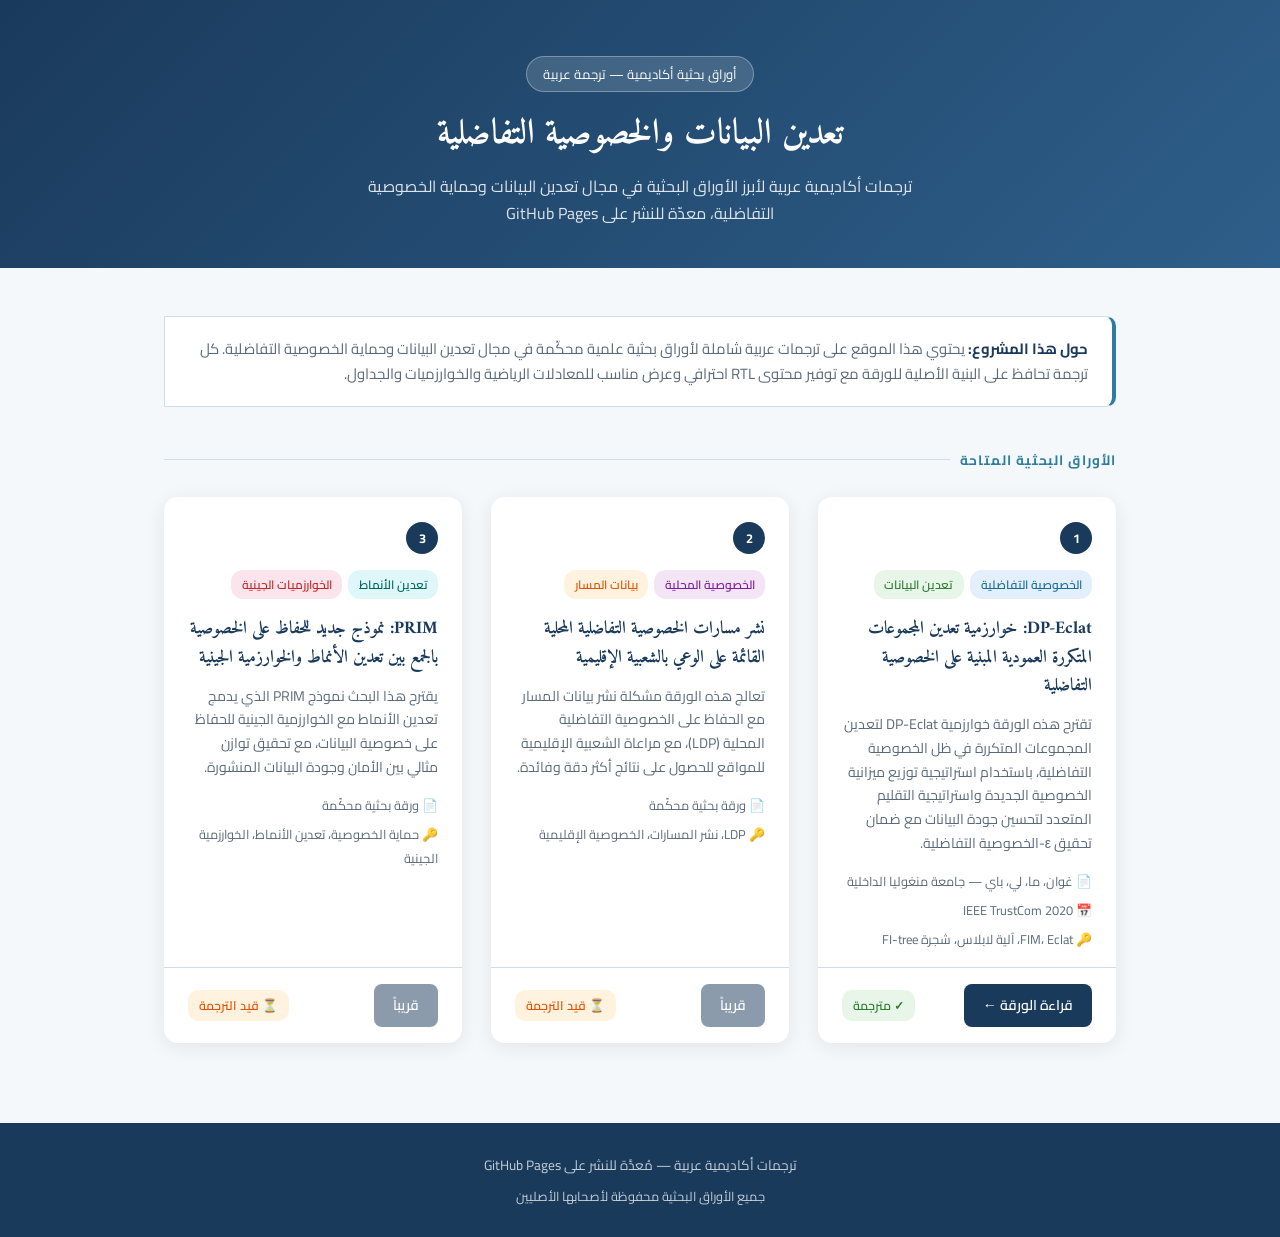
==== index.html @ 5a1d3ae5 "Add Arabic HTML translations for DP-Eclat paper (Paper 1) - index.html: main landing page for all 3 " ====
<!DOCTYPE html>
<html lang="ar" dir="rtl">
<head>
  <meta charset="UTF-8" />
  <meta name="viewport" content="width=device-width, initial-scale=1.0" />
  <title>الأوراق البحثية — تعدين البيانات والخصوصية التفاضلية</title>
  <link rel="preconnect" href="https://fonts.googleapis.com" />
  <link rel="preconnect" href="https://fonts.gstatic.com" crossorigin />
  <link href="https://fonts.googleapis.com/css2?family=Amiri:wght@400;700&family=Cairo:wght@300;400;600;700&display=swap" rel="stylesheet" />
  <style>
    *, *::before, *::after { box-sizing: border-box; margin: 0; padding: 0; }

    :root {
      --primary: #1a3a5c;
      --accent: #2e7d9f;
      --light: #f5f8fb;
      --border: #d0dce8;
      --text: #1e1e2e;
      --muted: #5a6a7a;
      --card-shadow: 0 4px 20px rgba(0,0,0,.08);
    }

    body {
      direction: rtl;
      text-align: right;
      font-family: 'Cairo', 'Arial', sans-serif;
      color: var(--text);
      background: var(--light);
      min-height: 100vh;
    }

    /* ── Header ── */
    header {
      background: linear-gradient(135deg, #1a3a5c 0%, #2e5f8a 100%);
      color: white;
      padding: 3.5rem 2rem 2.5rem;
      text-align: center;
    }

    header h1 {
      font-family: 'Amiri', serif;
      font-size: 2.2rem;
      font-weight: 700;
      line-height: 1.5;
      margin-bottom: .8rem;
    }

    header p {
      font-size: 1rem;
      opacity: .85;
      max-width: 600px;
      margin: 0 auto;
      line-height: 1.7;
    }

    header .badge {
      display: inline-block;
      background: rgba(255,255,255,.15);
      border: 1px solid rgba(255,255,255,.3);
      border-radius: 20px;
      padding: .3rem 1rem;
      font-size: .82rem;
      margin-bottom: 1rem;
    }

    /* ── Main ── */
    main {
      max-width: 1000px;
      margin: 0 auto;
      padding: 3rem 1.5rem;
    }

    .section-label {
      font-size: .85rem;
      font-weight: 700;
      color: var(--accent);
      text-transform: uppercase;
      letter-spacing: .08em;
      margin-bottom: 1.5rem;
      display: flex;
      align-items: center;
      gap: .6rem;
    }

    .section-label::after {
      content: '';
      flex: 1;
      height: 1px;
      background: var(--border);
    }

    /* ── Cards ── */
    .papers-grid {
      display: grid;
      grid-template-columns: repeat(auto-fill, minmax(290px, 1fr));
      gap: 1.8rem;
    }

    .paper-card {
      background: white;
      border-radius: 14px;
      box-shadow: var(--card-shadow);
      overflow: hidden;
      transition: transform .2s, box-shadow .2s;
      display: flex;
      flex-direction: column;
    }

    .paper-card:hover {
      transform: translateY(-4px);
      box-shadow: 0 8px 30px rgba(0,0,0,.13);
    }

    .card-top {
      padding: 1.6rem 1.5rem 1rem;
      flex: 1;
    }

    .card-number {
      display: inline-flex;
      align-items: center;
      justify-content: center;
      width: 2rem;
      height: 2rem;
      background: var(--primary);
      color: white;
      border-radius: 50%;
      font-size: .8rem;
      font-weight: 700;
      margin-bottom: 1rem;
    }

    .card-badges {
      display: flex;
      flex-wrap: wrap;
      gap: .4rem;
      margin-bottom: 1rem;
    }

    .badge-tag {
      font-size: .75rem;
      padding: .2rem .65rem;
      border-radius: 12px;
      font-weight: 600;
    }

    .tag-dp { background: #e3f0fb; color: #1a6aa0; }
    .tag-mining { background: #e8f5e9; color: #2e7d32; }
    .tag-privacy { background: #f3e5f5; color: #7b1fa2; }
    .tag-trajectory { background: #fff3e0; color: #e65100; }
    .tag-genetic { background: #fce4ec; color: #c62828; }
    .tag-pattern { background: #e0f7fa; color: #00695c; }

    .card-title {
      font-family: 'Amiri', serif;
      font-size: 1.1rem;
      font-weight: 700;
      line-height: 1.6;
      color: var(--primary);
      margin-bottom: .8rem;
    }

    .card-abstract {
      font-size: .88rem;
      color: var(--muted);
      line-height: 1.7;
      margin-bottom: .8rem;
    }

    .card-meta {
      font-size: .8rem;
      color: var(--muted);
      display: flex;
      flex-direction: column;
      gap: .3rem;
      margin-top: .5rem;
    }

    .card-meta span {
      display: flex;
      align-items: center;
      gap: .4rem;
    }

    .card-bottom {
      padding: 1rem 1.5rem;
      border-top: 1px solid var(--border);
      display: flex;
      align-items: center;
      justify-content: space-between;
      gap: 1rem;
    }

    .btn-read {
      display: inline-flex;
      align-items: center;
      gap: .4rem;
      background: var(--primary);
      color: white;
      text-decoration: none;
      padding: .55rem 1.2rem;
      border-radius: 8px;
      font-size: .88rem;
      font-weight: 600;
      transition: background .2s;
    }

    .btn-read:hover { background: var(--accent); }

    .status-badge {
      font-size: .78rem;
      padding: .25rem .7rem;
      border-radius: 10px;
      font-weight: 600;
    }

    .status-done { background: #e8f5e9; color: #2e7d32; }
    .status-soon { background: #fff3e0; color: #e65100; }

    /* ── Info banner ── */
    .info-banner {
      background: white;
      border: 1px solid var(--border);
      border-right: 4px solid var(--accent);
      border-radius: 0 10px 10px 0;
      padding: 1.2rem 1.5rem;
      margin-bottom: 2.5rem;
      font-size: .93rem;
      color: var(--muted);
      line-height: 1.7;
    }

    .info-banner strong { color: var(--primary); }

    /* ── Footer ── */
    footer {
      background: var(--primary);
      color: rgba(255,255,255,.75);
      text-align: center;
      padding: 1.8rem;
      font-size: .85rem;
      margin-top: 2rem;
    }

    /* ── Responsive ── */
    @media (max-width: 600px) {
      header h1 { font-size: 1.5rem; }
      main { padding: 2rem 1rem; }
      .papers-grid { grid-template-columns: 1fr; }
    }
  </style>
</head>
<body>

<header>
  <div class="badge">أوراق بحثية أكاديمية — ترجمة عربية</div>
  <h1>تعدين البيانات والخصوصية التفاضلية</h1>
  <p>ترجمات أكاديمية عربية لأبرز الأوراق البحثية في مجال تعدين البيانات وحماية الخصوصية التفاضلية، معدّة للنشر على GitHub Pages</p>
</header>

<main>

  <div class="info-banner">
    <strong>حول هذا المشروع:</strong> يحتوي هذا الموقع على ترجمات عربية شاملة لأوراق بحثية علمية محكّمة في مجال تعدين البيانات وحماية الخصوصية التفاضلية. كل ترجمة تحافظ على البنية الأصلية للورقة مع توفير محتوى RTL احترافي وعرض مناسب للمعادلات الرياضية والخوارزميات والجداول.
  </div>

  <div class="section-label">الأوراق البحثية المتاحة</div>

  <div class="papers-grid">

    <!-- Paper 1: DP-Eclat -->
    <div class="paper-card">
      <div class="card-top">
        <div class="card-number">1</div>
        <div class="card-badges">
          <span class="badge-tag tag-dp">الخصوصية التفاضلية</span>
          <span class="badge-tag tag-mining">تعدين البيانات</span>
        </div>
        <div class="card-title">
          DP-Eclat: خوارزمية تعدين المجموعات المتكررة العمودية المبنية على الخصوصية التفاضلية
        </div>
        <div class="card-abstract">
          تقترح هذه الورقة خوارزمية DP-Eclat لتعدين المجموعات المتكررة في ظل الخصوصية التفاضلية،
          باستخدام استراتيجية توزيع ميزانية الخصوصية الجديدة واستراتيجية التقليم المتعدد لتحسين
          جودة البيانات مع ضمان تحقيق ε-الخصوصية التفاضلية.
        </div>
        <div class="card-meta">
          <span>📄 غوان، ما، لي، باي — جامعة منغوليا الداخلية</span>
          <span>📅 IEEE TrustCom 2020</span>
          <span>🔑 FIM، Eclat، آلية لابلاس، شجرة FI-tree</span>
        </div>
      </div>
      <div class="card-bottom">
        <a href="paper-1-dp-eclat/index.html" class="btn-read">قراءة الورقة ←</a>
        <span class="status-badge status-done">✓ مترجمة</span>
      </div>
    </div>

    <!-- Paper 2: LDP Trajectory -->
    <div class="paper-card">
      <div class="card-top">
        <div class="card-number">2</div>
        <div class="card-badges">
          <span class="badge-tag tag-privacy">الخصوصية المحلية</span>
          <span class="badge-tag tag-trajectory">بيانات المسار</span>
        </div>
        <div class="card-title">
          نشر مسارات الخصوصية التفاضلية المحلية القائمة على الوعي بالشعبية الإقليمية
        </div>
        <div class="card-abstract">
          تعالج هذه الورقة مشكلة نشر بيانات المسار مع الحفاظ على الخصوصية التفاضلية المحلية (LDP)،
          مع مراعاة الشعبية الإقليمية للمواقع للحصول على نتائج أكثر دقة وفائدة.
        </div>
        <div class="card-meta">
          <span>📄 ورقة بحثية محكّمة</span>
          <span>🔑 LDP، نشر المسارات، الخصوصية الإقليمية</span>
        </div>
      </div>
      <div class="card-bottom">
        <span class="btn-read" style="opacity:.5;cursor:not-allowed;">قريباً</span>
        <span class="status-badge status-soon">⏳ قيد الترجمة</span>
      </div>
    </div>

    <!-- Paper 3: PRIM -->
    <div class="paper-card">
      <div class="card-top">
        <div class="card-number">3</div>
        <div class="card-badges">
          <span class="badge-tag tag-pattern">تعدين الأنماط</span>
          <span class="badge-tag tag-genetic">الخوارزميات الجينية</span>
        </div>
        <div class="card-title">
          PRIM: نموذج جديد للحفاظ على الخصوصية بالجمع بين تعدين الأنماط والخوارزمية الجينية
        </div>
        <div class="card-abstract">
          يقترح هذا البحث نموذج PRIM الذي يدمج تعدين الأنماط مع الخوارزمية الجينية للحفاظ على
          خصوصية البيانات، مع تحقيق توازن مثالي بين الأمان وجودة البيانات المنشورة.
        </div>
        <div class="card-meta">
          <span>📄 ورقة بحثية محكّمة</span>
          <span>🔑 حماية الخصوصية، تعدين الأنماط، الخوارزمية الجينية</span>
        </div>
      </div>
      <div class="card-bottom">
        <span class="btn-read" style="opacity:.5;cursor:not-allowed;">قريباً</span>
        <span class="status-badge status-soon">⏳ قيد الترجمة</span>
      </div>
    </div>

  </div>

</main>

<footer>
  <p>ترجمات أكاديمية عربية — مُعدَّة للنشر على GitHub Pages</p>
  <p style="margin-top:.4rem; font-size:.8rem;">جميع الأوراق البحثية محفوظة لأصحابها الأصليين</p>
</footer>

</body>
</html>
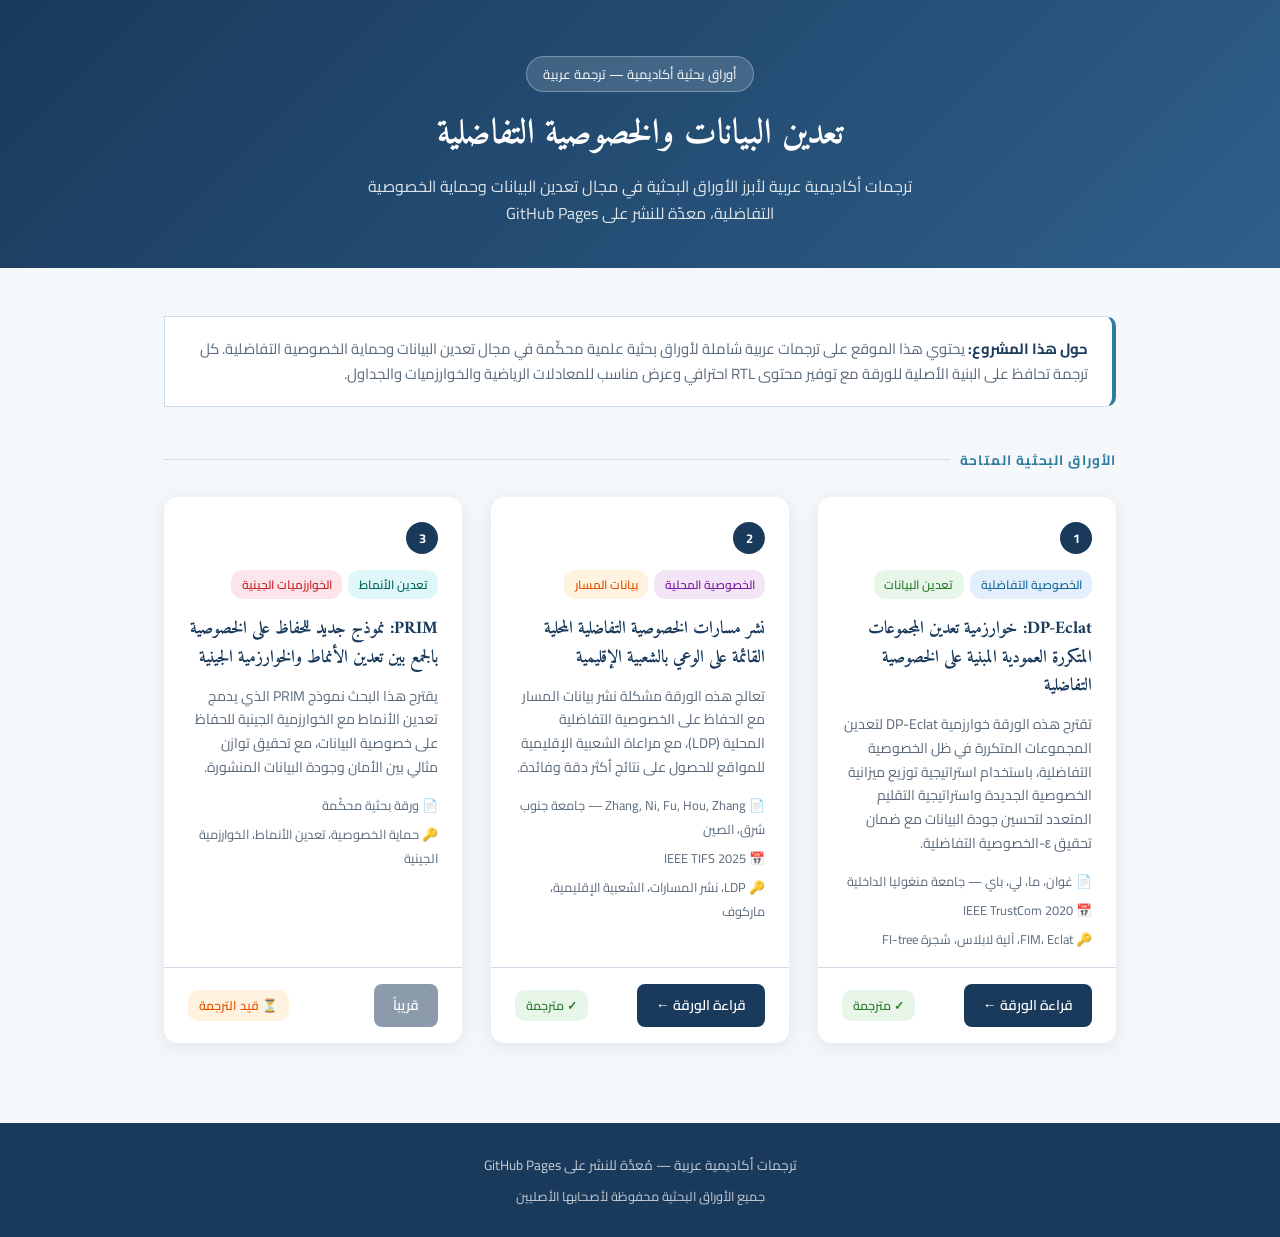
==== commit e76e1a7b: "Update index: mark Paper 2 (LDPTP) as translated with link Co-Authored-By: Claude Sonnet 4.6 <norepl" ====
--- a/index.html
+++ b/index.html
@@ -312,13 +312,14 @@
           مع مراعاة الشعبية الإقليمية للمواقع للحصول على نتائج أكثر دقة وفائدة.
         </div>
         <div class="card-meta">
-          <span>📄 ورقة بحثية محكّمة</span>
-          <span>🔑 LDP، نشر المسارات، الخصوصية الإقليمية</span>
+          <span>📄 Zhang, Ni, Fu, Hou, Zhang — جامعة جنوب شرق، الصين</span>
+          <span>📅 IEEE TIFS 2025</span>
+          <span>🔑 LDP، نشر المسارات، الشعبية الإقليمية، ماركوف</span>
         </div>
       </div>
       <div class="card-bottom">
-        <span class="btn-read" style="opacity:.5;cursor:not-allowed;">قريباً</span>
-        <span class="status-badge status-soon">⏳ قيد الترجمة</span>
+        <a href="paper-2-ldp-trajectory/index.html" class="btn-read">قراءة الورقة ←</a>
+        <span class="status-badge status-done">✓ مترجمة</span>
       </div>
     </div>
 
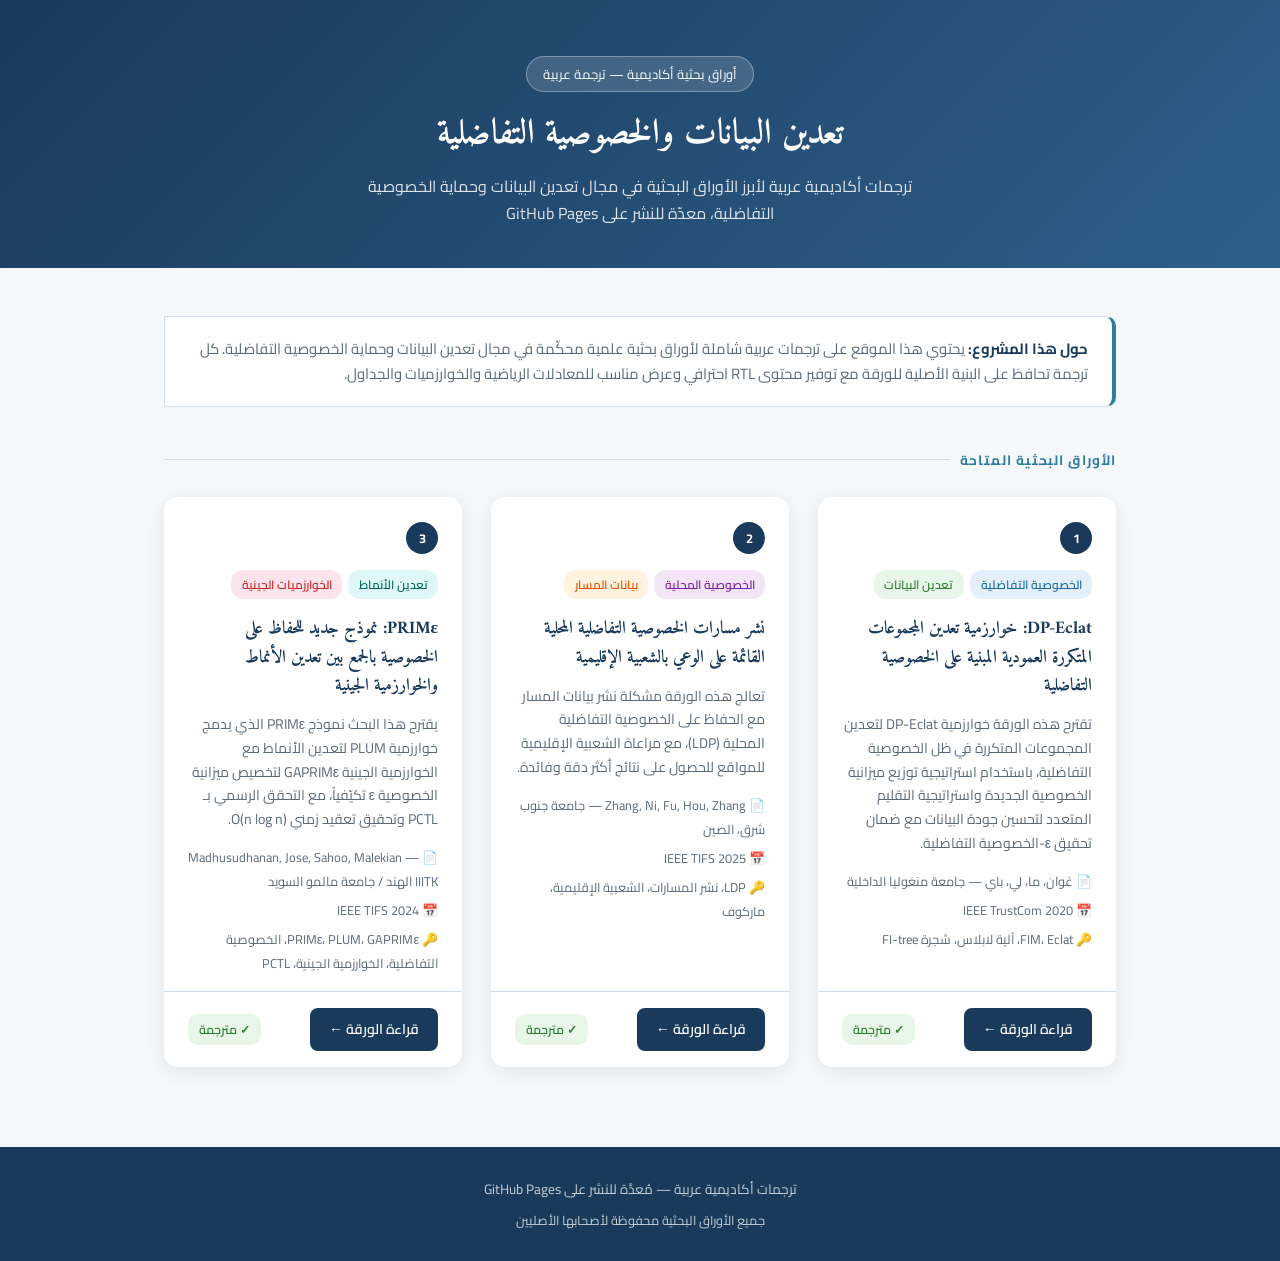
==== commit 00284c8f: "Add Arabic HTML translation for Paper 3 — PRIMε (Pattern Mining + Genetic Algorithm) Full RTL/LTR hy" ====
--- a/index.html
+++ b/index.html
@@ -332,20 +332,21 @@
           <span class="badge-tag tag-genetic">الخوارزميات الجينية</span>
         </div>
         <div class="card-title">
-          PRIM: نموذج جديد للحفاظ على الخصوصية بالجمع بين تعدين الأنماط والخوارزمية الجينية
+          PRIMε: نموذج جديد للحفاظ على الخصوصية بالجمع بين تعدين الأنماط والخوارزمية الجينية
         </div>
         <div class="card-abstract">
-          يقترح هذا البحث نموذج PRIM الذي يدمج تعدين الأنماط مع الخوارزمية الجينية للحفاظ على
-          خصوصية البيانات، مع تحقيق توازن مثالي بين الأمان وجودة البيانات المنشورة.
+          يقترح هذا البحث نموذج PRIMε الذي يدمج خوارزمية PLUM لتعدين الأنماط مع الخوارزمية الجينية GAPRIMε
+          لتخصيص ميزانية الخصوصية ε تكيّفياً، مع التحقق الرسمي بـ PCTL وتحقيق تعقيد زمني O(n log n).
         </div>
         <div class="card-meta">
-          <span>📄 ورقة بحثية محكّمة</span>
-          <span>🔑 حماية الخصوصية، تعدين الأنماط، الخوارزمية الجينية</span>
+          <span>📄 Madhusudhanan, Jose, Sahoo, Malekian — IIITK الهند / جامعة مالمو السويد</span>
+          <span>📅 IEEE TIFS 2024</span>
+          <span>🔑 PRIMε، PLUM، GAPRIMε، الخصوصية التفاضلية، الخوارزمية الجينية، PCTL</span>
         </div>
       </div>
       <div class="card-bottom">
-        <span class="btn-read" style="opacity:.5;cursor:not-allowed;">قريباً</span>
-        <span class="status-badge status-soon">⏳ قيد الترجمة</span>
+        <a href="paper-3-prim/index.html" class="btn-read">قراءة الورقة ←</a>
+        <span class="status-badge status-done">✓ مترجمة</span>
       </div>
     </div>
 
